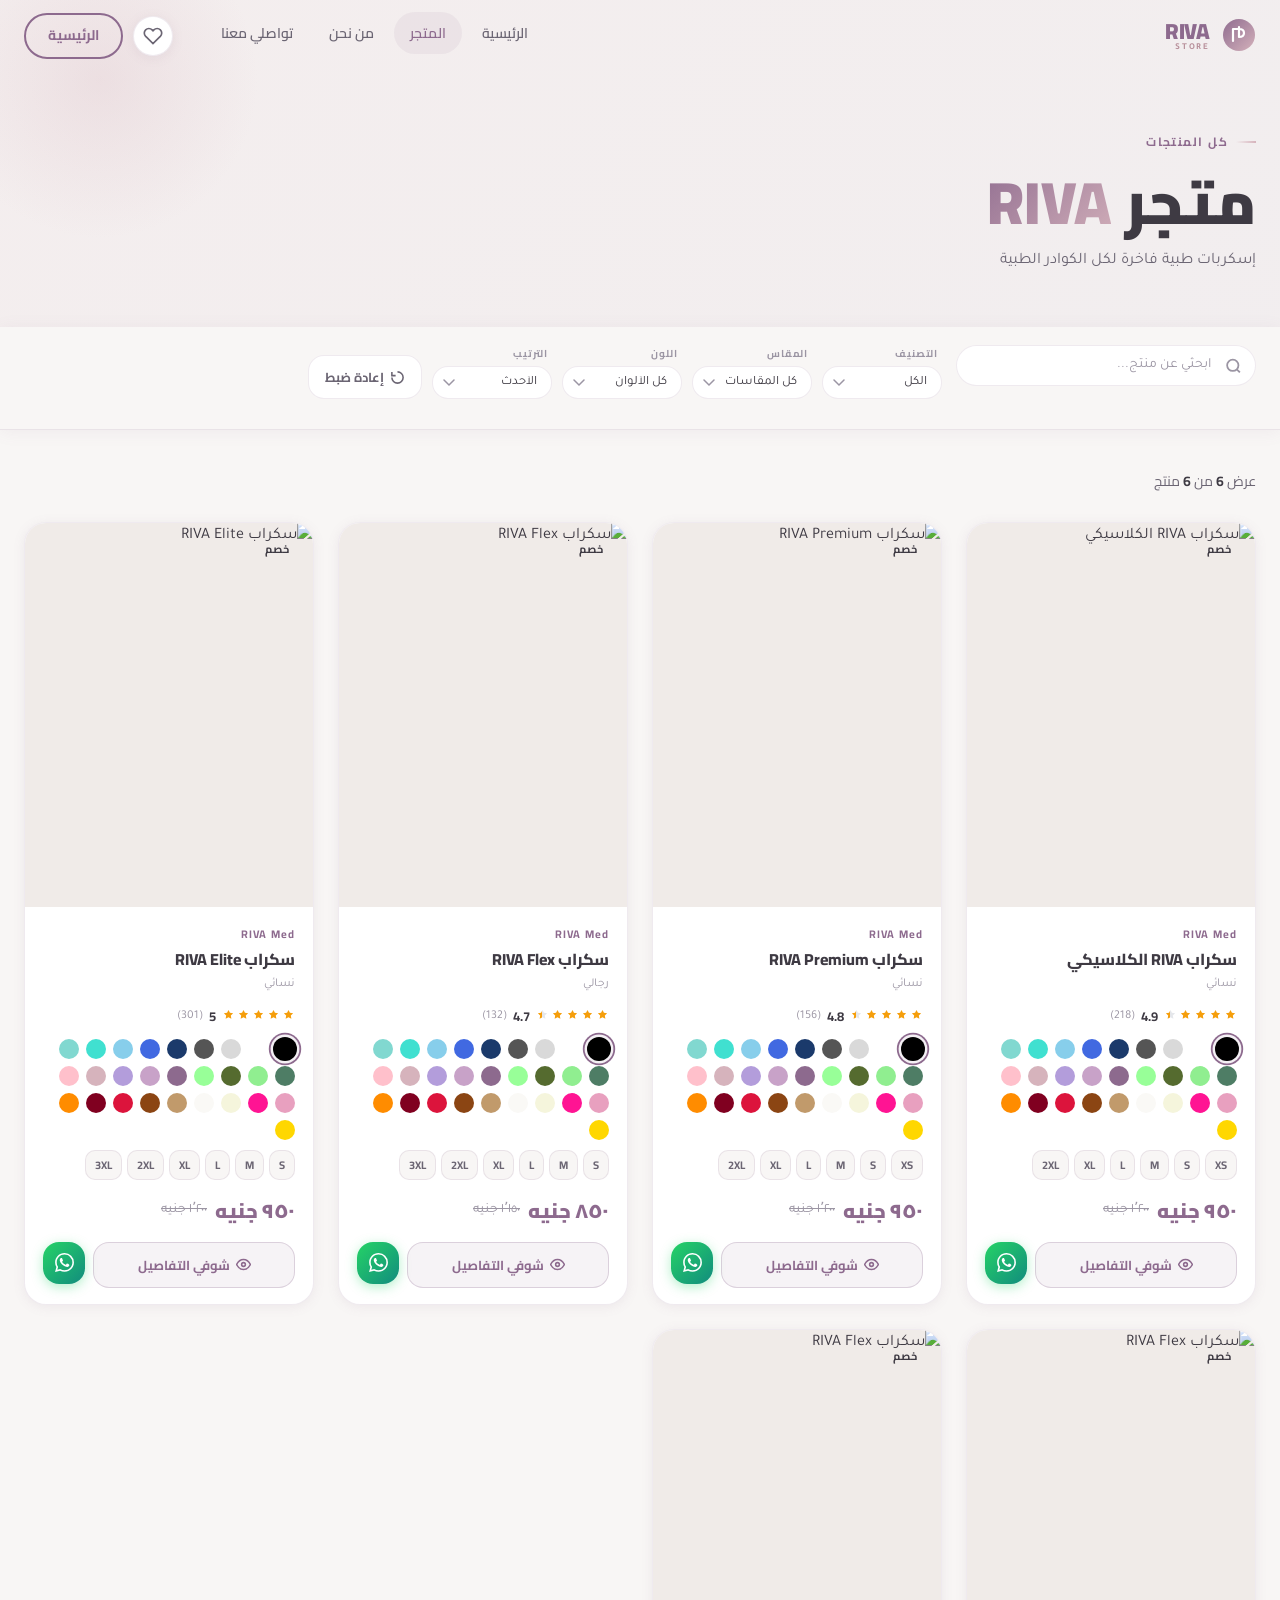
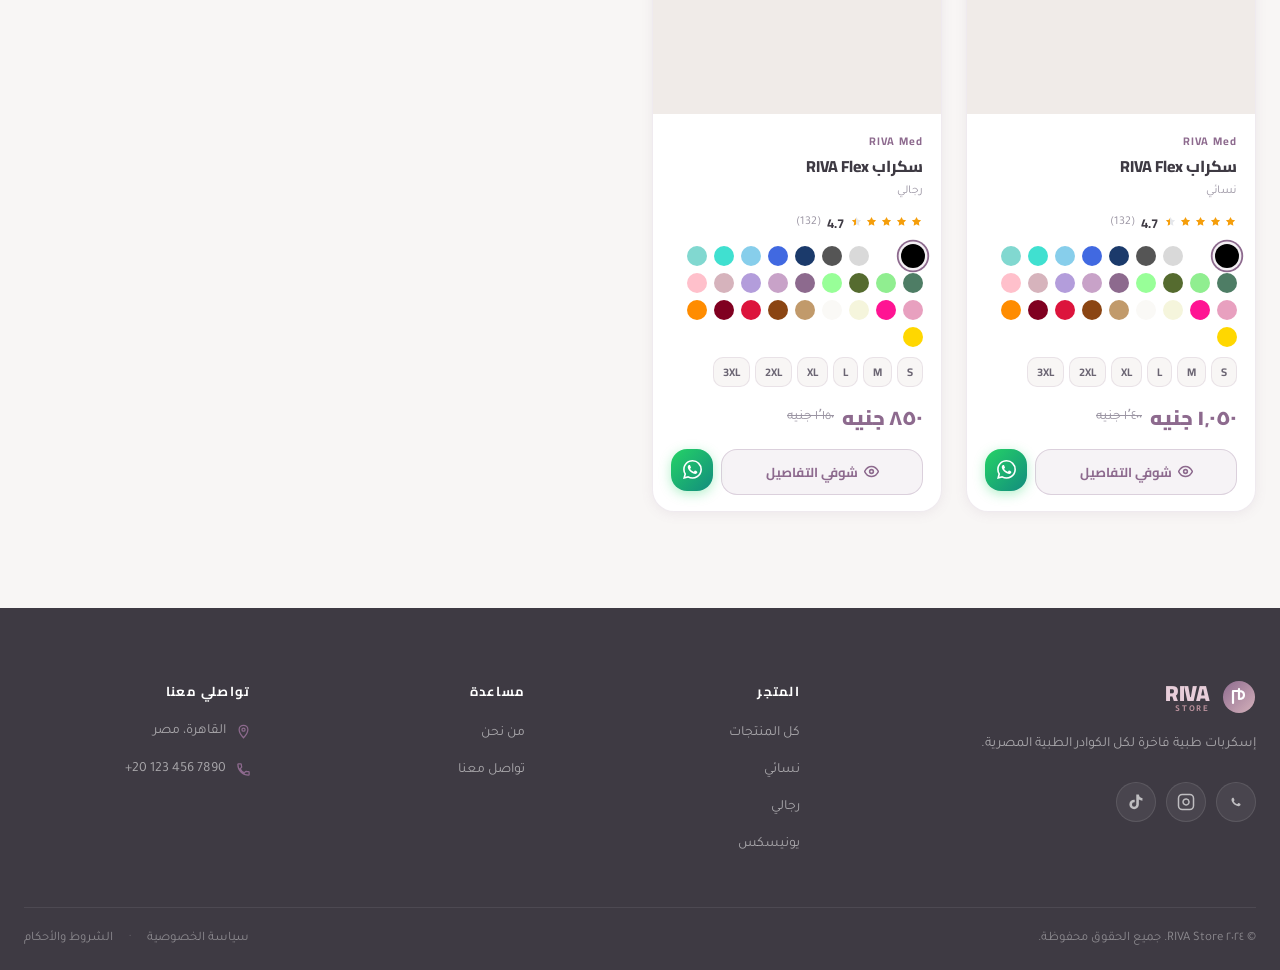
==== shop.html @ eb40205d "Add files via upload" ====
<!DOCTYPE html>
<html lang="ar" dir="rtl">
<head>
  <meta charset="UTF-8" />
  <meta name="viewport" content="width=device-width, initial-scale=1.0" />
  <meta name="description" content="RIVA Store – تسوقي أفضل الإسكربات الطبية بخامات مريحة وأسعار حلوة" />
  <title>المتجر – RIVA Store</title>
  <link rel="preconnect" href="https://fonts.googleapis.com" />
  <link rel="preconnect" href="https://fonts.gstatic.com" crossorigin />
  <link href="https://fonts.googleapis.com/css2?family=Cairo:wght@300;400;600;700;900&family=Tajawal:wght@300;400;500;700&display=swap" rel="stylesheet" />
  <link rel="stylesheet" href="style.css" />
  <link rel="stylesheet" href="shop.css" />
</head>
<body class="shop-body">

  <!-- NAVBAR -->
  <nav class="navbar" id="navbar">
    <div class="nav-container">
      <a href="index.html" class="nav-logo">
        <div class="logo-icon-wrap">
          <svg width="34" height="34" viewBox="0 0 34 34" fill="none">
            <circle cx="17" cy="17" r="16" fill="url(#lg1)" />
            <path d="M17 9v10M17 19c2.8 0 5-1.5 5-4s-2.2-4-5-4H11v12" stroke="white" stroke-width="2.2" stroke-linecap="round" stroke-linejoin="round"/>
            <defs><linearGradient id="lg1" x1="0" y1="0" x2="34" y2="34" gradientUnits="userSpaceOnUse"><stop stop-color="#8D6A8E"/><stop offset="1" stop-color="#D6B3BC"/></linearGradient></defs>
          </svg>
        </div>
        <div class="logo-text-wrap">
          <span class="logo-main">RIVA</span>
          <span class="logo-sub">STORE</span>
        </div>
      </a>
      <ul class="nav-links" id="navLinks">
        <li><a href="index.html" class="nav-link">الرئيسية</a></li>
        <li><a href="shop.html" class="nav-link active">المتجر</a></li>
        <li><a href="index.html#about" class="nav-link">من نحن</a></li>
        <li><a href="index.html#contact" class="nav-link">تواصلي معنا</a></li>
      </ul>
      <div class="nav-actions">
        <button class="nav-fav-btn" id="navFavBtn" aria-label="المفضلة">
          <svg width="20" height="20" viewBox="0 0 24 24" fill="none" stroke="currentColor" stroke-width="2"><path d="M20.84 4.61a5.5 5.5 0 00-7.78 0L12 5.67l-1.06-1.06a5.5 5.5 0 00-7.78 7.78l1.06 1.06L12 21.23l7.78-7.78 1.06-1.06a5.5 5.5 0 000-7.78z"/></svg>
          <span class="fav-badge" id="favBadge">0</span>
        </button>
        <a href="index.html" class="nav-cta nav-cta-outline">الرئيسية</a>
        <button class="hamburger" id="hamburger" aria-label="القائمة">
          <span></span><span></span><span></span>
        </button>
      </div>
    </div>
  </nav>

  <!-- SHOP BANNER -->
  <div class="shop-banner">
    <div class="shop-banner-bg"></div>
    <div class="container">
      <div class="shop-banner-content">
        <div class="section-tag">كل المنتجات</div>
        <h1 class="shop-banner-title">متجر <span class="text-gradient">RIVA</span></h1>
        <p class="shop-banner-sub">إسكربات طبية فاخرة لكل الكوادر الطبية</p>
      </div>
    </div>
  </div>

  <!-- FILTERS -->
  <div class="filters-bar-wrap" id="filtersWrap">
    <div class="container">
      <div class="filters-bar">
        <!-- Search -->
        <div class="filter-search-wrap">
          <svg width="17" height="17" viewBox="0 0 24 24" fill="none" stroke="currentColor" stroke-width="2.5"><circle cx="11" cy="11" r="8"/><path d="M21 21l-4.35-4.35"/></svg>
          <input type="text" id="searchInput" class="filter-search-input" placeholder="ابحثي عن منتج..." />
          <button class="search-x" id="searchClear" aria-label="مسح">
            <svg width="13" height="13" viewBox="0 0 14 14" fill="none"><path d="M1 1l12 12M13 1L1 13" stroke="currentColor" stroke-width="2" stroke-linecap="round"/></svg>
          </button>
        </div>
        <div class="filters-selects">
          <div class="select-group">
            <label class="select-label">التصنيف</label>
            <select id="catFilter" class="filter-select">
              <option value="">الكل</option>
              <option value="women">نسائي</option>
              <option value="men">رجالي</option>
              <option value="unisex">يونيسكس</option>
            </select>
          </div>
          <div class="select-group">
            <label class="select-label">المقاس</label>
            <select id="sizeFilter" class="filter-select">
              <option value="">كل المقاسات</option>
              <option value="XS">XS</option>
              <option value="S">S</option>
              <option value="M">M</option>
              <option value="L">L</option>
              <option value="XL">XL</option>
              <option value="2XL">2XL</option>
              <option value="3XL">3XL</option>
            </select>
          </div>
          <div class="select-group">
            <label class="select-label">اللون</label>
            <select id="colorFilter" class="filter-select">
              <option value="">كل الألوان</option>
              <option value="بنفسجي">بنفسجي</option>
              <option value="وردي">وردي</option>
              <option value="كحلي">كحلي</option>
              <option value="أسود">أسود</option>
              <option value="رمادي">رمادي</option>
              <option value="أبيض">أبيض</option>
              <option value="تيل">تيل</option>
              <option value="نعناعي">نعناعي</option>
              <option value="سيل بلو">سيل بلو</option>
            </select>
          </div>
          <div class="select-group">
            <label class="select-label">الترتيب</label>
            <select id="sortFilter" class="filter-select">
              <option value="newest">الأحدث</option>
              <option value="rating">الأعلى تقييماً</option>
              <option value="price-asc">الأقل سعراً</option>
              <option value="price-desc">الأعلى سعراً</option>
            </select>
          </div>
          <button class="btn-reset" id="resetBtn">
            <svg width="15" height="15" viewBox="0 0 24 24" fill="none" stroke="currentColor" stroke-width="2.5"><path d="M3 12a9 9 0 109-9M3 3v6h6"/></svg>
            إعادة ضبط
          </button>
        </div>
      </div>
      <div class="active-tags" id="activeTags"></div>
    </div>
  </div>

  <!-- MAIN SHOP -->
  <main class="shop-main">
    <div class="container">
      <div class="shop-toolbar">
        <div class="results-label" id="resultsLabel">جاري التحميل...</div>
      </div>
      <div class="products-grid" id="productsGrid"></div>
      <div class="no-results hidden" id="noResults">
        <div class="no-results-icon">🔍</div>
        <h3>مفيش منتجات هنا!</h3>
        <p>جرب تغير الفلتر أو ابحث بكلمة تانية</p>
        <button class="btn-primary btn-ripple" onclick="document.getElementById('resetBtn').click()">إعادة ضبط الفلاتر</button>
      </div>
    </div>
  </main>

  <!-- QUICK VIEW MODAL -->
  <div class="modal-overlay" id="modalOverlay">
    <div class="modal-box" id="modalBox" role="dialog" aria-modal="true" aria-label="عرض سريع للمنتج">
      <button class="modal-close-btn" id="modalClose" aria-label="إغلاق">
        <svg width="18" height="18" viewBox="0 0 18 18" fill="none"><path d="M1 1l16 16M17 1L1 17" stroke="currentColor" stroke-width="2.5" stroke-linecap="round"/></svg>
      </button>
      <div class="modal-inner">
        <!-- Gallery -->
        <div class="modal-gallery">
          <div class="modal-main-wrap">
            <img id="modalImg" src="" alt="منتج" class="modal-main-img" />
            <div class="modal-badge-slot" id="modalBadgeSlot"></div>
            <div class="modal-zoom-tip">🔍 حرّك الفأرة للتكبير</div>
          </div>
          <div class="modal-thumbs" id="modalThumbs"></div>
        </div>
        <!-- Details -->
        <div class="modal-details">
          <div class="modal-brand" id="modalBrand"></div>
          <h2 class="modal-name" id="modalName"></h2>
          <div class="modal-rating-row">
            <div class="modal-stars" id="modalStars"></div>
            <span class="modal-reviews-count" id="modalReviews"></span>
          </div>
          <div class="modal-price-row">
            <span class="modal-price" id="modalPrice"></span>
            <span class="modal-orig" id="modalOrig"></span>
          </div>
          <p class="modal-desc" id="modalDesc"></p>
          <div class="modal-fabric" id="modalFabric"></div>

          <!-- Color -->
          <div class="modal-opt-group" id="modalColorGroup">
            <div class="modal-opt-label">اللون: <span class="opt-selected" id="selectedColorLabel"></span></div>
            <div class="modal-colors" id="modalColors"></div>
          </div>
          <!-- Size -->
          <div class="modal-opt-group" id="modalSizeGroup">
            <div class="modal-opt-label">المقاس: <span class="opt-selected" id="selectedSizeLabel"></span></div>
            <div class="modal-sizes" id="modalSizes"></div>
          </div>
          <!-- Features -->
          <ul class="modal-feats" id="modalFeats"></ul>

          <div class="modal-footer-actions">
            <button class="btn-primary btn-ripple modal-reserve-btn" id="modalReserveBtn">
              <svg width="20" height="20" viewBox="0 0 24 24" fill="currentColor"><path d="M17.472 14.382c-.297-.149-1.758-.867-2.03-.967-.273-.099-.471-.148-.67.15-.197.297-.767.966-.94 1.164-.173.199-.347.223-.644.075-.297-.15-1.255-.463-2.39-1.475-.883-.788-1.48-1.761-1.653-2.059-.173-.297-.018-.458.13-.606.134-.133.298-.347.446-.52.149-.174.198-.298.298-.497.099-.198.05-.371-.025-.52-.075-.149-.669-1.612-.916-2.207-.242-.579-.487-.5-.669-.51-.173-.008-.371-.01-.57-.01-.198 0-.52.074-.792.372-.272.297-1.04 1.016-1.04 2.479 0 1.462 1.065 2.875 1.213 3.074.149.198 2.096 3.2 5.077 4.487.709.306 1.262.489 1.694.625.712.227 1.36.195 1.871.118.571-.085 1.758-.719 2.006-1.413.248-.694.248-1.289.173-1.413-.074-.124-.272-.198-.57-.347m-5.421 7.403h-.004a9.87 9.87 0 01-5.031-1.378l-.361-.214-3.741.982.998-3.648-.235-.374a9.86 9.86 0 01-1.51-5.26c.001-5.45 4.436-9.884 9.888-9.884 2.64 0 5.122 1.03 6.988 2.898a9.825 9.825 0 012.893 6.994c-.003 5.45-4.437 9.884-9.885 9.884m8.413-18.297A11.815 11.815 0 0012.05 0C5.495 0 .16 5.335.157 11.892c0 2.096.547 4.142 1.588 5.945L.057 24l6.305-1.654a11.882 11.882 0 005.683 1.448h.005c6.554 0 11.89-5.335 11.893-11.893a11.821 11.821 0 00-3.48-8.413z"/></svg>
              احجز دلوقتي عبر واتساب
            </button>
            <button class="btn-fav modal-fav" id="modalFavBtn" aria-label="المفضلة">
              <svg width="22" height="22" viewBox="0 0 24 24" fill="none" stroke="currentColor" stroke-width="2"><path d="M20.84 4.61a5.5 5.5 0 00-7.78 0L12 5.67l-1.06-1.06a5.5 5.5 0 00-7.78 7.78l1.06 1.06L12 21.23l7.78-7.78 1.06-1.06a5.5 5.5 0 000-7.78z"/></svg>
            </button>
          </div>
          <p class="modal-note">* اختار المقاس واللون قبل الحجز</p>
        </div>
      </div>
    </div>
  </div>

  <!-- TOAST -->
  <div class="toast" id="toast"></div>

  <!-- FOOTER -->
  <footer class="footer">
    <div class="container">
      <div class="footer-grid">
        <div class="footer-brand">
          <a href="index.html" class="nav-logo footer-logo">
            <div class="logo-icon-wrap">
              <svg width="34" height="34" viewBox="0 0 34 34" fill="none">
                <circle cx="17" cy="17" r="16" fill="url(#lg3)"/>
                <path d="M17 9v10M17 19c2.8 0 5-1.5 5-4s-2.2-4-5-4H11v12" stroke="white" stroke-width="2.2" stroke-linecap="round" stroke-linejoin="round"/>
                <defs><linearGradient id="lg3" x1="0" y1="0" x2="34" y2="34" gradientUnits="userSpaceOnUse"><stop stop-color="#8D6A8E"/><stop offset="1" stop-color="#D6B3BC"/></linearGradient></defs>
              </svg>
            </div>
            <div class="logo-text-wrap"><span class="logo-main">RIVA</span><span class="logo-sub">STORE</span></div>
          </a>
          <p class="footer-tagline">إسكربات طبية فاخرة لكل الكوادر الطبية المصرية.</p>
         <div class="footer-socials">
  <!-- WhatsApp -->
  <a href="https://wa.me/201507480809" target="_blank" class="social-link whatsapp" aria-label="واتساب">
    <svg width="18" height="18" viewBox="0 0 24 24" fill="currentColor">
      <path d="M17.472 14.382c-.297-.149-1.758-.867-2.03-.967-.273-.099-.471-.148-.67.15-.197.297-.767.966-.94 1.164-.173.199-.347.223-.644.075-.297-.15-1.255-.463-2.39-1.475-.883-.788-1.48-1.761-1.653-2.059-.173-.297-.018-.458.13-.606.134-.133.298-.347.446-.52.149-.174.198-.298.298-.497.099-.198.05-.371-.025-.52-.075-.149-.669-1.612-.916-2.207-.242-.579-.487-.5-.669-.51-.173-.008-.371-.01-.57-.01-.198 0-.52.074-.792.372-.272.297-1.04 1.016-1.04 2.479 0 1.462 1.065 2.875 1.213 3.074.149.198 2.096 3.2 5.077 4.487.709.306 1.262.489 1.694.625.712.227 1.36.195 1.871.118.571-.085 1.758-.719 2.006-1.413.248-.694.248-1.289.173-1.413-.074-.124-.272-.198-.57-.347"/>
    </svg>
  </a>

  <!-- Facebook -->
  

  <!-- Instagram -->
  <a href="https://www.instagram.com/riva_medstore?igsh=MTFyOXdhYnFnYTZseA==" target="_blank" class="social-link instagram" aria-label="إنستجرام">
    <svg width="18" height="18" viewBox="0 0 24 24" fill="none" stroke="currentColor" stroke-width="2">
      <rect x="2" y="2" width="20" height="20" rx="5"/>
      <path d="M16 11.37A4 4 0 1112.63 8 4 4 0 0116 11.37zm1.5-4.87h.01"/>
    </svg>
  </a>

  <!-- TikTok -->
  <a href="https://www.tiktok.com/@riva.store52?_r=1&_t=ZS-97xpvNw6d8r" target="_blank" class="social-link tiktok" aria-label="تيك توك">
    <svg width="18" height="18" viewBox="0 0 24 24" fill="currentColor">
      <path d="M19.59 6.69a4.83 4.83 0 01-3.77-4.25V2h-3.45v13.67a2.89 2.89 0 01-2.88 2.5 2.89 2.89 0 01-2.89-2.89 2.89 2.89 0 012.89-2.89c.28 0 .54.04.79.1V9.01a6.32 6.32 0 00-.79-.05 6.34 6.34 0 00-6.34 6.34 6.34 6.34 0 006.34 6.34 6.34 6.34 0 006.33-6.34V8.69a8.18 8.18 0 004.78 1.52V6.76a4.85 4.85 0 01-1.01-.07z"/>
    </svg>
  </a>
</div>
        </div>
        <div class="footer-col">
          <h4 class="footer-heading">المتجر</h4>
          <ul class="footer-links">
            <li><a href="shop.html">كل المنتجات</a></li>
            <li><a href="shop.html?category=women">نسائي</a></li>
            <li><a href="shop.html?category=men">رجالي</a></li>
            <li><a href="shop.html?category=unisex">يونيسكس</a></li>
          </ul>
        </div>
        <div class="footer-col">
          <h4 class="footer-heading">مساعدة</h4>
          <ul class="footer-links">
            <li><a href="index.html#about">من نحن</a></li>
            <li><a href="index.html#contact">تواصل معنا</a></li>
           
          </ul>
        </div>
        <div class="footer-col">
          <h4 class="footer-heading">تواصلي معنا</h4>
          <ul class="footer-contact-list">
            <li><svg width="15" height="15" viewBox="0 0 24 24" fill="none" stroke="#8D6A8E" stroke-width="2"><path d="M12 2C8.13 2 5 5.13 5 9c0 5.25 7 13 7 13s7-7.75 7-13c0-3.87-3.13-7-7-7zm0 9.5c-1.38 0-2.5-1.12-2.5-2.5s1.12-2.5 2.5-2.5 2.5 1.12 2.5 2.5-1.12 2.5-2.5 2.5z"/></svg><span>القاهرة، مصر</span></li>
            <li><svg width="15" height="15" viewBox="0 0 24 24" fill="none" stroke="#8D6A8E" stroke-width="2"><path d="M6.62 10.79c1.44 2.83 3.76 5.14 6.59 6.59l2.2-2.2c.27-.27.67-.36 1.02-.24 1.12.37 2.33.57 3.57.57.55 0 1 .45 1 1V20c0 .55-.45 1-1 1-9.39 0-17-7.61-17-17 0-.55.45-1 1-1h3.5c.55 0 1 .45 1 1 0 1.25.2 2.45.57 3.57.11.35.03.74-.25 1.02l-2.2 2.2z"/></svg><span>‎+20 123 456 7890</span></li>
          </ul>
        </div>
      </div>
      <div class="footer-bottom">
        <p>© ٢٠٢٤ RIVA Store. جميع الحقوق محفوظة.</p>
        <div class="footer-bottom-links"><a href="#">سياسة الخصوصية</a><span>·</span><a href="#">الشروط والأحكام</a></div>
      </div>
    </div>
  </footer>

  <script type="module" src="shop.js"></script>
</body>
</html>
---- style.css ----
/* ============================================================
   RIVA STORE — style.css  (Global + Home)
   ============================================================ */

/* ── Variables ── */
:root {
  --primary:      #8D6A8E;
  --primary-l:    #A987AA;
  --primary-d:    #6B4D6C;
  --secondary:    #D6B3BC;
  --secondary-l:  #E8CEDA;
  --secondary-d:  #B8909B;
  --accent:       #C4687A;
  --dark:         #3E3A43;
  --dark-mid:     #6B6573;
  --dark-light:   #9B95A3;
  --bg:           #F8F6F5;
  --bg-2:         #F0EBE8;
  --white:        #FFFFFF;
  --border:       rgba(141,106,142,0.14);
  --border-s:     rgba(141,106,142,0.25);
  --shadow-sm:    0 2px 12px rgba(141,106,142,0.1);
  --shadow-md:    0 6px 28px rgba(141,106,142,0.16);
  --shadow-lg:    0 12px 48px rgba(141,106,142,0.22);
  --glass-bg:     rgba(255,255,255,0.88);
  --glass-border: rgba(255,255,255,0.95);
  --font-h:       'Cairo', sans-serif;
  --font-b:       'Tajawal', sans-serif;
  --ease:         cubic-bezier(0.4,0,0.2,1);
  --ease-spring:  cubic-bezier(0.34,1.56,0.64,1);
  --r-sm: 10px; --r-md: 16px; --r-lg: 22px; --r-xl: 32px; --r-full: 100px;
  --nav-h: 72px;
}

/* ── Reset ── */
*,*::before,*::after { box-sizing:border-box; margin:0; padding:0; }
html { scroll-behavior:smooth; }
body {
  font-family: var(--font-b);
  background: var(--bg);
  color: var(--dark);
  line-height: 1.7;
  overflow-x: hidden;
  direction: rtl;
}
img { display:block; max-width:100%; }
a  { text-decoration:none; color:inherit; }
ul { list-style:none; }
button { cursor:pointer; font-family:inherit; border:none; background:none; }
input, select, textarea { font-family:inherit; }
.hidden { display:none !important; }

/* ── Scrollbar ── */
::-webkit-scrollbar { width:6px; }
::-webkit-scrollbar-track { background:var(--bg-2); }
::-webkit-scrollbar-thumb { background:var(--secondary); border-radius:4px; }

/* ── Container ── */
.container { max-width:1280px; margin:0 auto; padding:0 24px; position:relative; z-index:1; }
.section { padding:96px 0; }

/* ── Typography helpers ── */
.section-tag {
  display:inline-flex; align-items:center; gap:8px;
  font-family:var(--font-h); font-size:12px; font-weight:700;
  letter-spacing:.12em; text-transform:uppercase; color:var(--primary);
  margin-bottom:14px;
}
.section-tag::before {
  content:''; width:20px; height:2px;
  background:linear-gradient(to left, var(--secondary), transparent);
  display:block;
}
.section-title {
  font-family:var(--font-h); font-size:clamp(28px,3.5vw,48px);
  font-weight:900; line-height:1.25; color:var(--dark); margin-bottom:16px;
}
.section-sub { font-size:16px; color:var(--dark-mid); line-height:1.9; }
.section-header { text-align:center; margin-bottom:60px; }
.section-header .section-sub { max-width:540px; margin:0 auto; }
.text-gradient {
  background:linear-gradient(135deg, var(--primary), var(--secondary));
  -webkit-background-clip:text; -webkit-text-fill-color:transparent;
  background-clip:text;
}

/* ── Buttons ── */
.btn-primary {
  display:inline-flex; align-items:center; gap:10px;
  background:linear-gradient(135deg, var(--primary), var(--primary-d));
  color:#fff; font-family:var(--font-h); font-size:15px; font-weight:700;
  padding:14px 32px; border-radius:var(--r-full);
  box-shadow:0 4px 20px rgba(141,106,142,0.4);
  transition:all .3s var(--ease);
  position:relative; overflow:hidden;
}
.btn-primary:hover { transform:translateY(-3px); box-shadow:0 8px 32px rgba(141,106,142,0.55); }
.btn-primary:active { transform:translateY(-1px); }

.btn-whatsapp {
  display:inline-flex; align-items:center; gap:10px;
  background:linear-gradient(135deg,#25D366,#128C7E);
  color:#fff; font-family:var(--font-h); font-size:15px; font-weight:700;
  padding:14px 28px; border-radius:var(--r-full);
  box-shadow:0 4px 16px rgba(37,211,102,0.35);
  transition:all .3s var(--ease);
  position:relative; overflow:hidden;
}
.btn-whatsapp:hover { transform:translateY(-3px); box-shadow:0 8px 28px rgba(37,211,102,0.5); }

.btn-outline {
  display:inline-flex; align-items:center; gap:8px;
  color:var(--primary); font-family:var(--font-h); font-size:15px; font-weight:700;
  padding:13px 28px; border-radius:var(--r-full);
  border:2px solid var(--primary);
  background:transparent;
  transition:all .3s var(--ease);
}
.btn-outline:hover { background:var(--primary); color:#fff; transform:translateY(-2px); }

/* Ripple */
.btn-ripple { position:relative; overflow:hidden; }
.ripple-wave {
  position:absolute; border-radius:50%;
  background:rgba(255,255,255,0.35);
  transform:scale(0); animation:rippleAnim .6s ease-out;
  pointer-events:none;
}
@keyframes rippleAnim {
  to { transform:scale(4); opacity:0; }
}

/* ── Reveal animations ── */
.reveal-up, .reveal-right {
  opacity:0; transform:translateY(36px);
  transition:opacity .7s var(--ease), transform .7s var(--ease);
  transition-delay:var(--delay, 0s);
}
.reveal-right { transform:translateX(-40px); }
.reveal-up.visible, .reveal-right.visible { opacity:1; transform:none; }

/* ── Hero entry animations ── */
.animate-fade  { opacity:0; animation:fadeIn .8s var(--ease) .4s forwards; }
.animate-up    { opacity:0; animation:slideUp .9s var(--ease) forwards; }
.animate-up:nth-child(3) { animation-delay:.6s; }
.animate-up:nth-child(4) { animation-delay:.8s; }
.animate-up:nth-child(5) { animation-delay:1s; }
.animate-up:nth-child(6) { animation-delay:1.2s; }
@keyframes fadeIn  { to { opacity:1; } }
@keyframes slideUp { to { opacity:1; transform:none; } }

/* ─────────────────────── NAVBAR ─────────────────────── */
.navbar {
  position:fixed; top:0; inset-inline:0; z-index:1000; height:var(--nav-h);
  background:transparent;
  transition:background .4s var(--ease), box-shadow .4s, backdrop-filter .4s;
}
.navbar.scrolled {
  background:rgba(248,246,245,0.92);
  backdrop-filter:blur(20px) saturate(180%);
  box-shadow:0 1px 0 var(--border), var(--shadow-sm);
}
.nav-container {
  max-width:1280px; margin:0 auto; padding:0 24px;
  display:flex; align-items:center; height:100%; gap:32px;
}
.nav-logo {
  display:flex; align-items:center; gap:10px; flex-shrink:0;
}
.logo-icon-wrap {
  width:36px; height:36px; flex-shrink:0;
}
.logo-text-wrap {
  display:flex; flex-direction:column; line-height:1.1;
}
.logo-main {
  font-family:var(--font-h); font-size:22px; font-weight:900;
  color:var(--primary); letter-spacing:-.01em;
}
.logo-sub {
  font-family:var(--font-b); font-size:9px; font-weight:700;
  color:var(--secondary-d); letter-spacing:.2em; text-transform:uppercase;
}
.nav-links {
  display:flex; align-items:center; gap:4px; margin-inline-start:auto;
}
.nav-link {
  font-family:var(--font-h); font-size:14px; font-weight:600; color:var(--dark-mid);
  padding:8px 16px; border-radius:var(--r-full);
  transition:color .25s, background .25s;
}
.nav-link:hover, .nav-link.active {
  color:var(--primary); background:rgba(141,106,142,0.08);
}
.nav-actions { display:flex; align-items:center; gap:10px; flex-shrink:0; }
.nav-cta {
  font-family:var(--font-h); font-size:14px; font-weight:700;
  background:linear-gradient(135deg,var(--primary),var(--primary-d));
  color:#fff; padding:9px 22px; border-radius:var(--r-full);
  box-shadow:0 3px 14px rgba(141,106,142,0.4);
  transition:all .3s var(--ease);
}
.nav-cta:hover { transform:translateY(-1px); box-shadow:0 6px 22px rgba(141,106,142,0.55); }
.nav-cta-outline {
  background:transparent; color:var(--primary);
  border:2px solid var(--primary); box-shadow:none;
}
.nav-cta-outline:hover { background:var(--primary); color:#fff; }
.hamburger {
  display:none; flex-direction:column; gap:5px;
  width:38px; height:38px; align-items:center; justify-content:center;
  background:var(--white); border:1px solid var(--border);
  border-radius:var(--r-sm); box-shadow:var(--shadow-sm);
}
.hamburger span {
  display:block; width:18px; height:2px;
  background:var(--dark); border-radius:2px;
  transition:all .3s var(--ease);
}
.hamburger.active span:nth-child(1) { transform:translateY(7px) rotate(45deg); }
.hamburger.active span:nth-child(2) { opacity:0; }
.hamburger.active span:nth-child(3) { transform:translateY(-7px) rotate(-45deg); }

/* ─────────────────────── HERO ─────────────────────── */
.hero {
  position:relative; min-height:100vh;
  display:flex; align-items:center;
  overflow:hidden;
}
.hero-bg {
  position:absolute; inset:0; z-index:0;
}
.hero-img {
  width:100%; height:100%; object-fit:cover;
  object-position:center center;
  transform:scale(1.04); transition:transform 7s linear;
}
.hero.loaded .hero-img { transform:scale(1); }
.hero-overlay {
  position:absolute; inset:0;
  background:linear-gradient(
    to left,
    rgba(248,246,245,0.98) 0%,
    rgba(248,246,245,0.95) 32%,
    rgba(248,246,245,0.72) 58%,
    rgba(248,246,245,0.18) 80%,
    rgba(248,246,245,0) 100%
  );
}
.hero-content {
  position:relative; z-index:1;
  width:100%; padding-top:var(--nav-h);
}
.hero-text { max-width:580px; }
.hero-badge {
  display:inline-flex; align-items:center; gap:6px;
  background:rgba(141,106,142,0.1); border:1px solid rgba(141,106,142,0.25);
  color:var(--primary); font-family:var(--font-h); font-size:13px; font-weight:700;
  padding:7px 18px; border-radius:var(--r-full); margin-bottom:24px;
}
.hero-title {
  font-family:var(--font-h); font-size:clamp(34px,5vw,64px);
  font-weight:900; line-height:1.3; color:var(--dark);
  margin-bottom:22px;
  opacity:0; transform:translateY(28px);
  animation:slideUp .9s var(--ease) .5s forwards;
}
.hero-title-accent {
  background:linear-gradient(135deg,var(--primary),var(--secondary));
  -webkit-background-clip:text; -webkit-text-fill-color:transparent;
  background-clip:text;
}
.hero-desc {
  font-size:17px; color:var(--dark-mid); line-height:2; margin-bottom:36px;
  opacity:0; transform:translateY(20px);
  animation:slideUp .9s var(--ease) .7s forwards;
}
.hero-actions {
  display:flex; align-items:center; gap:14px; flex-wrap:wrap; margin-bottom:40px;
  opacity:0; transform:translateY(20px);
  animation:slideUp .9s var(--ease) .9s forwards;
}
.hero-trust {
  display:flex; align-items:center; gap:8px; flex-wrap:wrap;
  opacity:0; transform:translateY(14px);
  animation:slideUp .9s var(--ease) 1.1s forwards;
}
.trust-item {
  display:flex; align-items:center; gap:6px;
  font-family:var(--font-h); font-size:13px; font-weight:600; color:var(--dark-mid);
}
.trust-item svg { color:var(--primary); }
.trust-divider { width:4px; height:4px; border-radius:50%; background:var(--secondary); }
.hero-scroll-hint {
  position:absolute; bottom:32px; left:50%; transform:translateX(-50%);
  display:flex; flex-direction:column; align-items:center; z-index:2;
  animation:scrollBounce 2.5s ease-in-out infinite;
}
.scroll-dot {
  width:10px; height:10px; border-radius:50%;
  background:linear-gradient(135deg,var(--primary),var(--secondary));
  box-shadow:0 0 12px rgba(141,106,142,0.5);
}
@keyframes scrollBounce {
  0%,100%{ transform:translateX(-50%) translateY(0); }
  50%    { transform:translateX(-50%) translateY(10px); }
}

/* ─────────────────────── ABOUT ─────────────────────── */
.about-section { background:var(--white); }
.about-grid {
  display:grid; grid-template-columns:1fr 1fr; gap:80px; align-items:center;
}
.about-visual { position:relative; }
.about-img-main {
  border-radius:var(--r-lg); overflow:hidden;
  box-shadow:var(--shadow-lg);
  border:3px solid var(--secondary-l);
  aspect-ratio:4/5;
}
.about-img-main img { width:100%; height:100%; object-fit:cover; }
.about-card-float {
  position:absolute; bottom:-24px; left:-24px;
  background:var(--white); border-radius:var(--r-md);
  border:1px solid var(--border); box-shadow:var(--shadow-md);
  padding:18px 24px; display:flex; align-items:center; gap:14px;
  backdrop-filter:blur(12px);
}
.float-icon { font-size:28px; }
.float-num {
  font-family:var(--font-h); font-size:28px; font-weight:900;
  color:var(--primary); line-height:1;
}
.float-label { font-size:12px; color:var(--dark-mid); margin-top:2px; }
.about-blob {
  position:absolute; top:-30px; right:-30px;
  width:120px; height:120px; border-radius:50%;
  background:linear-gradient(135deg,var(--secondary-l),var(--primary-l));
  opacity:.15; z-index:-1;
}
.about-text { font-size:16px; color:var(--dark-mid); line-height:1.95; margin-bottom:18px; }
.lead-text { font-size:18px; font-weight:500; color:var(--dark); }
.about-values { margin:28px 0; display:flex; flex-direction:column; gap:12px; }
.value-item {
  display:flex; align-items:center; gap:12px;
  font-family:var(--font-h); font-size:15px; font-weight:600; color:var(--dark);
}
.value-icon {
  width:32px; height:32px; border-radius:50%;
  background:linear-gradient(135deg,var(--secondary-l),var(--primary-l));
  display:flex; align-items:center; justify-content:center;
  flex-shrink:0;
}
.value-icon svg { color:var(--primary); }

/* ─────────────────────── WHY US ─────────────────────── */
.why-section { background:var(--bg); }
.why-grid {
  display:grid; grid-template-columns:repeat(4,1fr); gap:22px;
}
.why-card {
  background:var(--white);
  border:1px solid var(--border);
  border-radius:var(--r-lg);
  padding:36px 26px;
  box-shadow:var(--shadow-sm);
  text-align:center;
  transition:transform .4s var(--ease), box-shadow .4s, border-color .4s;
  position:relative; overflow:hidden;
}
.why-card::before {
  content:''; position:absolute; inset:0;
  background:linear-gradient(135deg,rgba(214,179,188,0.06),rgba(141,106,142,0.04));
  opacity:0; transition:opacity .4s;
}
.why-card:hover {
  transform:translateY(-8px);
  box-shadow:var(--shadow-lg);
  border-color:var(--secondary);
}
.why-card:hover::before { opacity:1; }
.why-icon-wrap {
  width:64px; height:64px; border-radius:var(--r-md);
  background:linear-gradient(135deg,var(--secondary-l),var(--primary-l));
  display:flex; align-items:center; justify-content:center;
  margin:0 auto 20px;
  transition:transform .4s var(--ease-spring);
}
.why-card:hover .why-icon-wrap { transform:scale(1.1) rotate(-5deg); }
.why-icon-wrap svg { color:var(--primary); }
.why-title {
  font-family:var(--font-h); font-size:18px; font-weight:800;
  color:var(--dark); margin-bottom:10px;
}
.why-desc { font-size:14px; color:var(--dark-mid); line-height:1.85; }

/* ─────────────────────── CATEGORIES ─────────────────────── */
.categories-section { background:var(--white); }
.categories-grid {
  display:grid; grid-template-columns:repeat(3,1fr); gap:24px;
}
.category-card {
  position:relative; border-radius:var(--r-lg); overflow:hidden;
  aspect-ratio:3/4; display:block;
  box-shadow:var(--shadow-md);
  border:2px solid transparent;
  transition:transform .5s var(--ease), box-shadow .5s, border-color .3s;
  cursor:pointer;
}
.category-card:hover {
  transform:translateY(-10px) scale(1.01);
  box-shadow:var(--shadow-lg);
  border-color:var(--secondary);
}
.cat-img-wrap { position:absolute; inset:0; }
.cat-img-wrap img {
  width:100%; height:100%; object-fit:cover;
  transform:scale(1.04); transition:transform .7s var(--ease);
}
.category-card:hover .cat-img-wrap img { transform:scale(1.12); }
.cat-overlay {
  position:absolute; inset:0;
  background:linear-gradient(to top,
    rgba(62,58,67,0.88) 0%,
    rgba(62,58,67,0.4) 50%,
    rgba(62,58,67,0.05) 100%
  );
}
.cat-body {
  position:absolute; bottom:0; inset-inline:0;
  padding:28px 24px; z-index:1;
  transform:translateY(8px); transition:transform .4s var(--ease);
}
.category-card:hover .cat-body { transform:none; }
.cat-tag-label {
  font-family:var(--font-h); font-size:11px; font-weight:700;
  letter-spacing:.1em; text-transform:uppercase;
  color:var(--secondary-l); margin-bottom:6px;
}
.cat-title {
  font-family:var(--font-h); font-size:28px; font-weight:900;
  color:#fff; margin-bottom:4px;
}
.cat-count { font-size:13px; color:rgba(255,255,255,0.7); margin-bottom:14px; }
.cat-cta {
  display:inline-flex; align-items:center; gap:6px;
  font-family:var(--font-h); font-size:13px; font-weight:700;
  color:var(--primary-d); background:rgba(255,255,255,0.92);
  padding:7px 16px; border-radius:var(--r-full);
  transition:all .3s var(--ease);
}
.category-card:hover .cat-cta {
  background:#fff; transform:translateX(-4px);
}

/* ─────────────────────── TESTIMONIALS ─────────────────────── */
.testimonials-section { background:var(--bg); overflow:hidden; }
.testi-slider-wrap { position:relative; }
.testi-track {
  display:flex; gap:24px;
  transition:transform .6s var(--ease);
  will-change:transform;
}
.testi-card {
  min-width:calc(33.333% - 16px); flex-shrink:0;
  background:var(--white);
  border:1px solid var(--border);
  border-radius:var(--r-lg);
  padding:36px 30px;
  box-shadow:var(--shadow-sm);
  transition:box-shadow .3s, border-color .3s;
  position:relative; overflow:hidden;
}
.testi-card:hover {
  box-shadow:var(--shadow-md); border-color:var(--secondary);
}
.testi-quote {
  font-size:56px; line-height:1; color:var(--secondary-l);
  font-family:Georgia, serif; position:absolute; top:16px; left:20px;
}
.testi-stars { color:#F59E0B; font-size:17px; letter-spacing:2px; margin-bottom:18px; }
.testi-text {
  font-size:15px; color:var(--dark-mid); line-height:1.9;
  margin-bottom:24px; font-style:italic;
}
.testi-author { display:flex; align-items:center; gap:12px; }
.testi-avatar {
  width:48px; height:48px; border-radius:50%;
  display:flex; align-items:center; justify-content:center;
  font-family:var(--font-h); font-size:20px; font-weight:700; color:#fff;
  flex-shrink:0;
}
.testi-name  { font-family:var(--font-h); font-size:15px; font-weight:700; color:var(--dark); }
.testi-role  { font-size:12px; color:var(--dark-light); margin-top:2px; }
.testi-controls {
  display:flex; align-items:center; justify-content:center; gap:16px;
  margin-top:36px;
}
.testi-arrow {
  width:44px; height:44px; border-radius:50%;
  background:var(--white); border:1px solid var(--border);
  color:var(--dark-mid); display:flex; align-items:center; justify-content:center;
  box-shadow:var(--shadow-sm);
  transition:all .3s var(--ease);
}
.testi-arrow:hover {
  background:var(--primary); border-color:var(--primary); color:#fff;
  transform:scale(1.1); box-shadow:0 4px 14px rgba(141,106,142,0.4);
}
.testi-dots { display:flex; gap:7px; align-items:center; }
.testi-dot {
  width:8px; height:8px; border-radius:50%;
  background:var(--secondary-l); cursor:pointer;
  transition:all .3s var(--ease);
}
.testi-dot.active {
  background:var(--primary); transform:scale(1.4);
  box-shadow:0 0 8px rgba(141,106,142,0.4);
}

/* ─────────────────────── CTA ─────────────────────── */
.cta-section { background:var(--white); }
.cta-card {
  position:relative; overflow:hidden;
  background:linear-gradient(135deg,rgba(214,179,188,0.15),rgba(141,106,142,0.08));
  border:1px solid var(--border-s);
  border-radius:var(--r-xl);
  padding:72px;
  text-align:center;
}
.cta-blob {
  position:absolute; border-radius:50%; pointer-events:none;
}
.cta-blob-1 {
  width:360px; height:360px;
  background:radial-gradient(circle,rgba(214,179,188,0.3),transparent 70%);
  top:-100px; right:-80px;
}
.cta-blob-2 {
  width:280px; height:280px;
  background:radial-gradient(circle,rgba(141,106,142,0.2),transparent 70%);
  bottom:-80px; left:-60px;
}
.cta-inner { position:relative; z-index:1; }
.cta-title {
  font-family:var(--font-h); font-size:clamp(26px,3.5vw,44px);
  font-weight:900; color:var(--dark); margin-bottom:16px;
}
.cta-sub { font-size:17px; color:var(--dark-mid); margin-bottom:36px; line-height:1.9; }
.cta-btns { display:flex; align-items:center; justify-content:center; gap:14px; flex-wrap:wrap; }
.btn-whatsapp-big {
  display:inline-flex; align-items:center; gap:10px;
  background:linear-gradient(135deg,#25D366,#128C7E);
  color:#fff; font-family:var(--font-h); font-size:16px; font-weight:700;
  padding:16px 36px; border-radius:var(--r-full);
  box-shadow:0 6px 24px rgba(37,211,102,0.4);
  transition:all .3s var(--ease);
  position:relative; overflow:hidden;
}
.btn-whatsapp-big:hover { transform:translateY(-3px); box-shadow:0 10px 36px rgba(37,211,102,0.55); }

/* ─────────────────────── FOOTER ─────────────────────── */
.footer {
  background:var(--dark);
  padding:72px 0 0; position:relative; z-index:1;
}
.footer-grid {
  display:grid; grid-template-columns:1.8fr 1fr 1fr 1fr; gap:48px;
  padding-bottom:48px; border-bottom:1px solid rgba(255,255,255,0.08);
}
.footer-logo { margin-bottom:16px; }
.footer-logo .logo-main { color:var(--secondary-l); }
.footer-logo .logo-sub  { color:var(--secondary-d); }
.footer-tagline { font-size:14px; color:rgba(255,255,255,0.55); line-height:1.85; margin-bottom:24px; }
.footer-socials { display:flex; gap:10px; }
.social-link {
  width:40px; height:40px; border-radius:50%;
  display:flex; align-items:center; justify-content:center;
  background:rgba(255,255,255,0.06); border:1px solid rgba(255,255,255,0.1);
  transition:all .3s var(--ease);
}
.social-link:hover { transform:translateY(-3px); }
.social-link.whatsapp:hover  { background:#25D366; border-color:#25D366; color:#fff; }
.social-link.facebook:hover  { background:#1877F2; border-color:#1877F2; color:#fff; }
.social-link.instagram:hover { background:linear-gradient(135deg,#f09433,#e6683c,#dc2743,#cc2366,#bc1888); border-color:transparent; color:#fff; }
.social-link.tiktok:hover    { background:#000; border-color:#fff; color:#fff; }
.social-link svg { color:rgba(255,255,255,0.65); transition:color .3s; }
.social-link:hover svg { color:#fff; }
.footer-heading {
  font-family:var(--font-h); font-size:13px; font-weight:700;
  letter-spacing:.1em; text-transform:uppercase; color:#fff; margin-bottom:18px;
}
.footer-links { display:flex; flex-direction:column; gap:10px; }
.footer-links a {
  font-size:14px; color:rgba(255,255,255,0.55);
  transition:color .25s, transform .25s; display:inline-block;
}
.footer-links a:hover { color:var(--secondary-l); transform:translateX(-4px); }
.footer-contact-list { display:flex; flex-direction:column; gap:14px; }
.footer-contact-list li {
  display:flex; align-items:center; gap:10px;
  font-size:14px; color:rgba(255,255,255,0.55);
}
.footer-bottom {
  display:flex; align-items:center; justify-content:space-between;
  padding:20px 0; font-size:13px; color:rgba(255,255,255,0.4);
}
.footer-bottom-links { display:flex; gap:16px; align-items:center; }
.footer-bottom-links a { color:rgba(255,255,255,0.4); transition:color .25s; }
.footer-bottom-links a:hover { color:var(--secondary-l); }
.footer-bottom-links span { color:rgba(255,255,255,0.2); }

/* ─────────────────────── RESPONSIVE ─────────────────────── */
@media (max-width:1100px) {
  .about-grid { grid-template-columns:1fr; gap:48px; }
  .about-visual { max-width:480px; margin:0 auto; }
  .about-card-float { left:0; }
  .why-grid { grid-template-columns:repeat(2,1fr); }
  .footer-grid { grid-template-columns:1fr 1fr; gap:36px; }
  .cta-card { padding:48px 36px; }
}
@media (max-width:900px) {
  .nav-links { display:none; }
  .nav-links.open {
    display:flex; flex-direction:column; gap:4px;
    position:fixed; top:var(--nav-h); inset-inline:0;
    background:rgba(248,246,245,0.97); backdrop-filter:blur(20px);
    padding:20px 24px; border-bottom:1px solid var(--border);
    z-index:999;
    animation:navSlide .3s var(--ease);
  }
  .nav-link { padding:12px 16px; font-size:16px; }
  .hamburger { display:flex; }
  .section { padding:64px 0; }
  .categories-grid { grid-template-columns:1fr; }
  .testi-card { min-width:calc(85vw - 48px); }
}
@media (max-width:600px) {
  :root { --nav-h:60px; }
  .section { padding:48px 0; }
  .hero-title { font-size:30px; }
  .why-grid { grid-template-columns:1fr; }
  .hero-actions { flex-direction:column; align-items:flex-start; }
  .footer-grid { grid-template-columns:1fr; }
  .footer-bottom { flex-direction:column; gap:12px; text-align:center; }
  .cta-card { padding:32px 20px; }
  .cta-btns { flex-direction:column; align-items:center; }
}
@keyframes navSlide {
  from { opacity:0; transform:translateY(-10px); }
  to   { opacity:1; transform:none; }
}
---- shop.css ----
/* ============================================================
   RIVA STORE — shop.css  (Shop Page)
   ============================================================ */

/* ── Shop Banner ── */
.shop-body { }
.shop-banner {
  padding:calc(var(--nav-h) + 56px) 0 52px;
  position:relative; overflow:hidden;
}
.shop-banner-bg {
  position:absolute; inset:0;
  background:linear-gradient(135deg,rgba(214,179,188,0.12),rgba(141,106,142,0.06));
  pointer-events:none;
}
.shop-banner-bg::before {
  content:''; position:absolute;
  width:320px; height:320px; border-radius:50%;
  background:radial-gradient(circle,rgba(214,179,188,0.25),transparent 70%);
  top:-80px; left:-60px;
}
.shop-banner-content { max-width:600px; }
.shop-banner-title {
  font-family:var(--font-h); font-size:clamp(34px,5vw,60px);
  font-weight:900; color:var(--dark); margin-bottom:10px; line-height:1.2;
}
.shop-banner-sub { font-size:16px; color:var(--dark-mid); }

/* ── Filters ── */
.filters-bar-wrap {
  position:sticky; top:var(--nav-h); z-index:100;
  background:rgba(248,246,245,0.94);
  backdrop-filter:blur(20px) saturate(180%);
  border-bottom:1px solid var(--border);
  padding:18px 0;
  box-shadow:0 2px 16px rgba(141,106,142,0.08);
}
.filters-bar {
  display:flex; align-items:flex-start; gap:14px; flex-wrap:wrap;
}
.filter-search-wrap {
  position:relative; flex:1; min-width:200px; max-width:300px;
}
.filter-search-wrap svg {
  position:absolute; right:14px; top:50%; transform:translateY(-50%);
  color:var(--dark-light); pointer-events:none;
}
.filter-search-input {
  width:100%; padding:11px 44px 11px 40px;
  background:var(--white); border:1.5px solid var(--border);
  border-radius:var(--r-full); font-size:14px; color:var(--dark);
  outline:none; transition:border-color .3s, box-shadow .3s;
  direction:rtl;
}
.filter-search-input::placeholder { color:var(--dark-light); }
.filter-search-input:focus {
  border-color:var(--primary); box-shadow:0 0 0 3px rgba(141,106,142,0.12);
}
.search-x {
  position:absolute; left:12px; top:50%; transform:translateY(-50%);
  color:var(--dark-light); width:22px; height:22px;
  display:flex; align-items:center; justify-content:center;
  border-radius:50%; transition:all .25s;
  opacity:0; pointer-events:none;
}
.search-x.show { opacity:1; pointer-events:auto; }
.search-x:hover { color:var(--dark); background:var(--bg-2); }

.filters-selects {
  display:flex; align-items:flex-end; gap:10px; flex-wrap:wrap; flex:1;
}
.select-group { display:flex; flex-direction:column; gap:4px; }
.select-label {
  font-family:var(--font-h); font-size:10px; font-weight:700;
  letter-spacing:.08em; color:var(--dark-light); padding-right:4px;
}
.filter-select {
  background:var(--white); border:1.5px solid var(--border);
  color:var(--dark); font-family:var(--font-b); font-size:13px;
  padding:9px 14px 9px 32px; border-radius:var(--r-md);
  outline:none; appearance:none; cursor:pointer;
  background-image:url("data:image/svg+xml,%3Csvg width='12' height='8' viewBox='0 0 12 8' fill='none' xmlns='http://www.w3.org/2000/svg'%3E%3Cpath d='M1 1l5 5 5-5' stroke='%239B95A3' stroke-width='1.5' stroke-linecap='round'/%3E%3C/svg%3E");
  background-repeat:no-repeat; background-position:left 10px center;
  transition:border-color .3s, box-shadow .3s; min-width:120px;
  direction:rtl;
}
.filter-select:focus {
  border-color:var(--primary); box-shadow:0 0 0 3px rgba(141,106,142,0.12);
}
.filter-select option { background:var(--white); color:var(--dark); }

.btn-reset {
  display:flex; align-items:center; gap:6px;
  font-family:var(--font-h); font-size:13px; font-weight:700;
  color:var(--dark-mid); background:var(--white);
  border:1.5px solid var(--border); padding:9px 16px;
  border-radius:var(--r-md); transition:all .3s var(--ease);
  white-space:nowrap; align-self:flex-end;
}
.btn-reset:hover {
  color:var(--primary); border-color:var(--primary); background:rgba(141,106,142,0.06);
}

.active-tags {
  display:flex; gap:8px; flex-wrap:wrap; margin-top:12px;
}
.active-tag {
  display:inline-flex; align-items:center; gap:6px;
  background:rgba(141,106,142,0.1); border:1px solid rgba(141,106,142,0.25);
  color:var(--primary); font-family:var(--font-h); font-size:12px; font-weight:600;
  padding:5px 12px; border-radius:var(--r-full); cursor:pointer;
  transition:all .25s;
}
.active-tag:hover { background:rgba(141,106,142,0.2); }

/* ── Fav nav button ── */
.nav-fav-btn {
  position:relative; width:40px; height:40px; border-radius:50%;
  background:var(--white); border:1.5px solid var(--border);
  color:var(--dark-mid); display:flex; align-items:center; justify-content:center;
  box-shadow:var(--shadow-sm); transition:all .3s var(--ease);
}
.nav-fav-btn:hover { border-color:var(--primary); color:var(--primary); }
.fav-badge {
  position:absolute; top:-4px; left:-4px;
  background:linear-gradient(135deg,var(--primary),var(--primary-d));
  color:#fff; font-family:var(--font-h); font-size:10px; font-weight:700;
  width:18px; height:18px; border-radius:50%;
  display:flex; align-items:center; justify-content:center;
  opacity:0; transform:scale(0); transition:all .3s var(--ease-spring);
}
.fav-badge.show { opacity:1; transform:scale(1); }

/* ── Shop Main ── */
.shop-main { padding:40px 0 96px; }
.shop-toolbar {
  display:flex; align-items:center; justify-content:space-between;
  margin-bottom:28px;
}
.results-label {
  font-family:var(--font-h); font-size:14px; color:var(--dark-mid);
}
.results-label strong { color:var(--dark); font-weight:700; }

/* ── Products Grid ── */
.products-grid {
  display:grid;
  grid-template-columns:repeat(auto-fill, minmax(290px, 1fr));
  gap:24px;
}

/* ── Product Card ── */
.product-card {
  width:100%;
  background:var(--white);
  border:1.5px solid var(--border);
  border-radius:var(--r-lg);
  overflow:hidden;
  box-shadow:var(--shadow-sm);
  transition:transform .4s var(--ease), box-shadow .4s, border-color .4s;
  display:flex; flex-direction:column;
  opacity:0; transform:translateY(20px);
  animation:cardIn .5s var(--ease) forwards;
  position:relative;
}
@keyframes cardIn {
  to { opacity:1; transform:none; }
}
.product-card:hover {
  transform:translateY(-10px);
  box-shadow:var(--shadow-lg);
  border-color:var(--secondary);
}

/* Image */
.card-img-wrap {
  position:relative; overflow:hidden;
  aspect-ratio:3/4;
  background:var(--bg-2);
}
.card-img {
  width:100%; height:100%; object-fit:cover;
  transition:transform .6s var(--ease);
}
.product-card:hover .card-img { transform:scale(1.07); }

/* Badge */
.card-badge {
  position:absolute; top:12px; right:12px;
  font-family:var(--font-h); font-size:11px; font-weight:700;
  padding:5px 12px; border-radius:var(--r-full);
  z-index:2;
}
.badge-bestseller { background:linear-gradient(135deg,var(--primary),var(--primary-d)); color:#fff; }
.badge-new        { background:linear-gradient(135deg,#3B82F6,#1D4ED8); color:#fff; }
.badge-sale       { background:linear-gradient(135deg,#EF4444,#B91C1C); color:#fff; }

/* Fav btn on card */
.card-fav-btn {
  position:absolute; top:12px; left:12px; z-index:2;
  width:34px; height:34px; border-radius:50%;
  background:rgba(255,255,255,0.85); backdrop-filter:blur(8px);
  border:1px solid rgba(255,255,255,0.6);
  color:var(--dark-mid); display:flex; align-items:center; justify-content:center;
  opacity:0; transition:all .3s var(--ease);
  box-shadow:var(--shadow-sm);
}
.product-card:hover .card-fav-btn { opacity:1; }
.card-fav-btn:hover { color:var(--accent); transform:scale(1.1); }
.card-fav-btn.is-fav { opacity:1; color:var(--accent); }
.card-fav-btn.is-fav svg { fill:var(--accent); }

/* Body */
.card-body {
  padding:18px 18px 16px;
  flex:1; display:flex; flex-direction:column;
}
.card-brand {
  font-family:var(--font-h); font-size:11px; font-weight:700;
  letter-spacing:.1em; color:var(--primary); margin-bottom:5px;
}
.card-name {
  font-family:var(--font-h); font-size:16px; font-weight:800;
  color:var(--dark); margin-bottom:4px; line-height:1.35;
}
.card-cat {
  font-size:12px; color:var(--dark-light); margin-bottom:10px;
}
.card-rating {
  display:flex; align-items:center; gap:6px; margin-bottom:12px;
}
.stars-row { display:flex; gap:2px; }
.star-svg { width:13px; height:13px; }
.rating-val { font-family:var(--font-h); font-size:13px; font-weight:700; color:var(--dark); }
.rating-cnt { font-size:12px; color:var(--dark-light); }

/* Colors */
.card-colors {
  display:flex; gap:7px; align-items:center; margin-bottom:10px; flex-wrap:wrap;
}
.color-circle {
  width:20px; height:20px; border-radius:50%;
  border:2.5px solid transparent; cursor:pointer;
  transition:all .25s var(--ease);
}
.color-circle:hover, .color-circle.chosen {
  transform:scale(1.2);
  box-shadow:0 0 0 2px rgba(255,255,255,0.9), 0 0 0 3.5px var(--primary);
}

/* Sizes */
.card-sizes {
  display:flex; gap:5px; flex-wrap:wrap; margin-bottom:14px;
}
.size-pill {
  padding:4px 9px; border-radius:var(--r-sm);
  background:var(--bg); border:1.5px solid var(--border);
  font-family:var(--font-h); font-size:11px; font-weight:700; color:var(--dark-mid);
  cursor:pointer; transition:all .25s;
}
.size-pill:hover { border-color:var(--primary); color:var(--primary); background:rgba(141,106,142,0.06); }
.size-pill.chosen {
  border-color:var(--primary); color:var(--primary);
  background:rgba(141,106,142,0.1);
}

/* Price */
.card-price-row {
  display:flex; align-items:center; gap:8px; margin-bottom:14px; margin-top:auto;
}
.card-price {
  font-family:var(--font-h); font-size:20px; font-weight:900; color:var(--primary);
}
.card-orig-price {
  font-size:14px; color:var(--dark-light); text-decoration:line-through;
}

/* Actions */
.card-actions {
  display:grid; grid-template-columns:1fr auto; gap:8px;
}
.btn-quick-view {
  display:flex; align-items:center; justify-content:center; gap:6px;
  font-family:var(--font-h); font-size:13px; font-weight:700;
  color:var(--primary); background:rgba(141,106,142,0.08);
  border:1.5px solid rgba(141,106,142,0.25);
  padding:10px 14px; border-radius:var(--r-md);
  transition:all .3s var(--ease); cursor:pointer;
}
.btn-quick-view:hover {
  background:rgba(141,106,142,0.16); border-color:var(--primary);
  transform:translateY(-1px);
}
.btn-reserve-card {
  width:42px; height:42px; border-radius:var(--r-md);
  background:linear-gradient(135deg,#25D366,#128C7E);
  color:#fff; display:flex; align-items:center; justify-content:center;
  box-shadow:0 3px 12px rgba(37,211,102,0.35);
  transition:all .3s var(--ease); flex-shrink:0; cursor:pointer;
}
.btn-reserve-card:hover {
  transform:translateY(-2px) scale(1.05);
  box-shadow:0 6px 20px rgba(37,211,102,0.5);
}

/* ── No results ── */
.no-results {
  display:flex; flex-direction:column; align-items:center; gap:16px;
  padding:80px 20px; text-align:center;
}
.no-results-icon { font-size:56px; }
.no-results h3 {
  font-family:var(--font-h); font-size:26px; font-weight:900; color:var(--dark);
}
.no-results p { font-size:15px; color:var(--dark-mid); }

/* ─────────────────────── MODAL ─────────────────────── */
.modal-overlay {
  position:fixed; inset:0; z-index:2000;
  background:rgba(62,58,67,0.6);
  backdrop-filter:blur(10px);
  display:flex; align-items:center; justify-content:center;
  padding:20px;
  opacity:0; pointer-events:none;
  transition:opacity .35s var(--ease);
}
.modal-overlay.open { opacity:1; pointer-events:auto; }

.modal-box {
  position:relative;
  background:var(--white);
  border-radius:var(--r-xl);
  overflow:hidden;
  width:100%; max-width:960px;
  max-height:92vh; overflow-y:auto; overflow-x:hidden;
  box-shadow:0 32px 80px rgba(62,58,67,0.35);
  transform:scale(.94) translateY(24px);
  transition:transform .4s var(--ease-spring);
}
.modal-box::-webkit-scrollbar { width:4px; }
.modal-overlay.open .modal-box { transform:none; }

.modal-close-btn {
  position:sticky; top:16px; float:left; margin:16px 16px 0 0; z-index:10;
  width:38px; height:38px; border-radius:50%;
  background:var(--bg); border:1.5px solid var(--border);
  color:var(--dark-mid); display:flex; align-items:center; justify-content:center;
  transition:all .25s;
}
.modal-close-btn:hover { background:rgba(239,68,68,0.1); border-color:rgba(239,68,68,0.4); color:#EF4444; }

.modal-inner {
  display:grid; grid-template-columns:1fr 1fr;
  clear:both;
}

/* Gallery */
.modal-gallery {
  padding:24px; background:var(--bg);
  display:flex; flex-direction:column; gap:14px;
  border-left:1px solid var(--border);
}
.modal-main-wrap {
  position:relative; border-radius:var(--r-md); overflow:hidden;
  aspect-ratio:3/4; background:var(--bg-2); cursor:zoom-in;
}
.modal-main-img {
  width:100%; height:100%; object-fit:cover;
  transition:transform .6s var(--ease);
}
.modal-main-wrap:hover .modal-main-img { transform:scale(1.12); }
.modal-badge-slot { position:absolute; top:12px; right:12px; }
.modal-zoom-tip {
  position:absolute; bottom:10px; right:10px;
  background:rgba(62,58,67,0.65); backdrop-filter:blur(6px);
  color:#fff; font-size:11px; padding:4px 10px; border-radius:var(--r-full);
  pointer-events:none;
}
.modal-thumbs {
  display:flex; gap:8px; flex-wrap:wrap;
}
.modal-thumb {
  width:64px; height:64px; border-radius:var(--r-sm); overflow:hidden;
  border:2px solid var(--border); cursor:pointer; flex-shrink:0;
  transition:border-color .25s, transform .25s;
}
.modal-thumb:hover { transform:scale(1.05); border-color:var(--primary-l); }
.modal-thumb.on  { border-color:var(--primary); }
.modal-thumb img { width:100%; height:100%; object-fit:cover; }

/* Details */
.modal-details {
  padding:28px 28px 28px 24px;
  display:flex; flex-direction:column;
}
.modal-brand {
  font-family:var(--font-h); font-size:11px; font-weight:700;
  letter-spacing:.12em; color:var(--primary); margin-bottom:7px;
}
.modal-name {
  font-family:var(--font-h); font-size:clamp(20px,2.5vw,28px);
  font-weight:900; color:var(--dark); margin-bottom:12px; line-height:1.25;
}
.modal-rating-row {
  display:flex; align-items:center; gap:8px; margin-bottom:16px;
}
.modal-stars { display:flex; gap:3px; }
.modal-reviews-count { font-size:13px; color:var(--dark-light); }
.modal-price-row {
  display:flex; align-items:baseline; gap:10px; margin-bottom:18px;
}
.modal-price {
  font-family:var(--font-h); font-size:28px; font-weight:900; color:var(--primary);
}
.modal-orig {
  font-size:15px; color:var(--dark-light); text-decoration:line-through;
}
.modal-desc {
  font-size:14px; color:var(--dark-mid); line-height:1.9; margin-bottom:16px;
}
.modal-fabric {
  background:linear-gradient(135deg,rgba(214,179,188,0.1),rgba(141,106,142,0.06));
  border:1px solid rgba(141,106,142,0.15);
  border-radius:var(--r-md); padding:12px 16px;
  font-size:13px; color:var(--dark-mid); margin-bottom:18px; line-height:1.7;
}
.modal-fabric strong { color:var(--primary); }
.modal-opt-group { margin-bottom:18px; }
.modal-opt-label {
  font-family:var(--font-h); font-size:12px; font-weight:700;
  letter-spacing:.07em; color:var(--dark-mid); margin-bottom:10px;
}
.opt-selected { color:var(--dark); font-weight:700; letter-spacing:0; }
.modal-colors { display:flex; gap:10px; flex-wrap:wrap; }
.modal-color-dot {
  width:28px; height:28px; border-radius:50%;
  border:3px solid transparent; cursor:pointer;
  transition:all .3s var(--ease-spring);
}
.modal-color-dot:hover { transform:scale(1.15); }
.modal-color-dot.on {
  transform:scale(1.1);
  box-shadow:0 0 0 2px var(--white), 0 0 0 4px var(--primary);
}
.modal-sizes { display:flex; gap:8px; flex-wrap:wrap; }
.modal-size-btn {
  min-width:46px; padding:8px 12px; text-align:center;
  font-family:var(--font-h); font-size:13px; font-weight:700;
  background:var(--bg); border:1.5px solid var(--border); color:var(--dark-mid);
  border-radius:var(--r-md); cursor:pointer; transition:all .25s var(--ease);
}
.modal-size-btn:hover { border-color:var(--primary); color:var(--primary); background:rgba(141,106,142,0.06); }
.modal-size-btn.on {
  border-color:var(--primary); color:var(--primary);
  background:rgba(141,106,142,0.12);
  box-shadow:0 0 10px rgba(141,106,142,0.2);
}
.modal-feats {
  display:flex; flex-direction:column; gap:7px; margin-bottom:22px;
}
.modal-feats li {
  display:flex; align-items:center; gap:10px;
  font-size:13px; color:var(--dark-mid);
}
.modal-feats li::before {
  content:''; width:6px; height:6px; border-radius:50%;
  background:var(--secondary-d); flex-shrink:0;
}
.modal-footer-actions {
  display:flex; gap:10px; margin-top:auto; padding-top:14px;
}
.modal-reserve-btn {
  flex:1; padding:13px 18px; font-size:14px;
  display:flex; align-items:center; justify-content:center; gap:8px;
}
.btn-fav {
  width:48px; height:48px; border-radius:var(--r-md);
  background:var(--bg); border:1.5px solid var(--border);
  color:var(--dark-mid); display:flex; align-items:center; justify-content:center;
  transition:all .3s var(--ease); flex-shrink:0;
}
.btn-fav:hover { color:var(--accent); border-color:var(--accent); background:rgba(196,104,122,0.08); }
.btn-fav.is-fav { color:var(--accent); }
.btn-fav.is-fav svg { fill:var(--accent); }
.modal-note {
  font-size:11px; color:var(--dark-light); margin-top:8px; text-align:center;
}

/* ── Toast ── */
.toast {
  position:fixed; bottom:24px; left:24px; z-index:3000;
  background:var(--dark); border:1px solid rgba(255,255,255,0.08);
  color:#fff; font-family:var(--font-h); font-size:14px; font-weight:600;
  padding:13px 22px; border-radius:var(--r-md);
  box-shadow:0 8px 32px rgba(62,58,67,0.35);
  transform:translateY(16px); opacity:0;
  transition:all .35s var(--ease-spring); pointer-events:none;
  direction:rtl;
}
.toast.show { transform:none; opacity:1; }
.toast.ok  { background:linear-gradient(135deg,var(--primary),var(--primary-d)); }
.toast.err { background:linear-gradient(135deg,#EF4444,#B91C1C); }

/* ── Responsive ── */
@media (max-width:820px) {
  .modal-inner { grid-template-columns:1fr; }
  .modal-gallery { border-left:none; border-bottom:1px solid var(--border); }
  .modal-main-wrap { aspect-ratio:16/9; }
}
@media (max-width:680px) {
  .filters-selects { flex-direction:column; width:100%; }
  .filter-search-wrap { max-width:100%; }
  .products-grid { grid-template-columns:repeat(auto-fill,minmax(240px,1fr)); gap:16px; }
}
@media (max-width:480px) {
  .products-grid { grid-template-columns:1fr 1fr; gap:12px; }
  .card-name { font-size:13px; }
  .card-price { font-size:16px; }
  .btn-quick-view { font-size:11px; padding:8px 10px; }
  .modal-details { padding:16px; }
  .modal-gallery { padding:14px; }
}
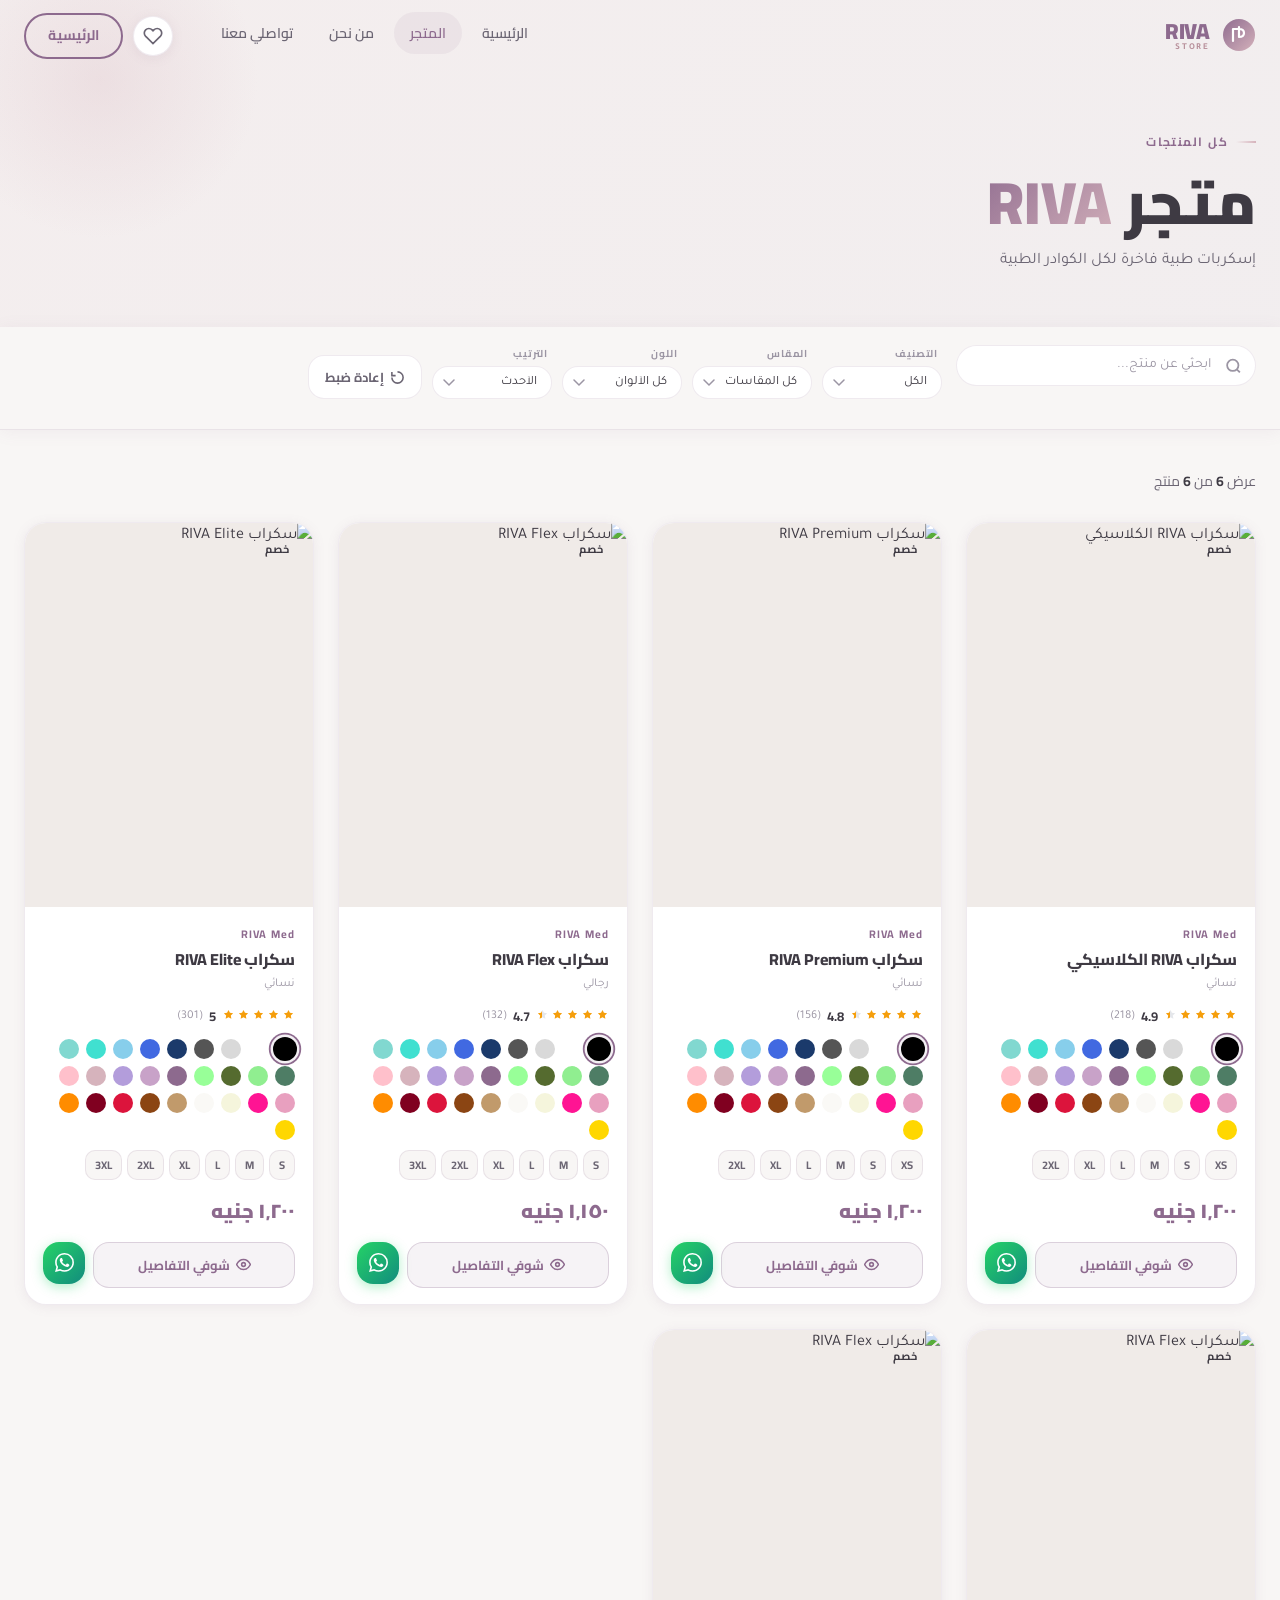
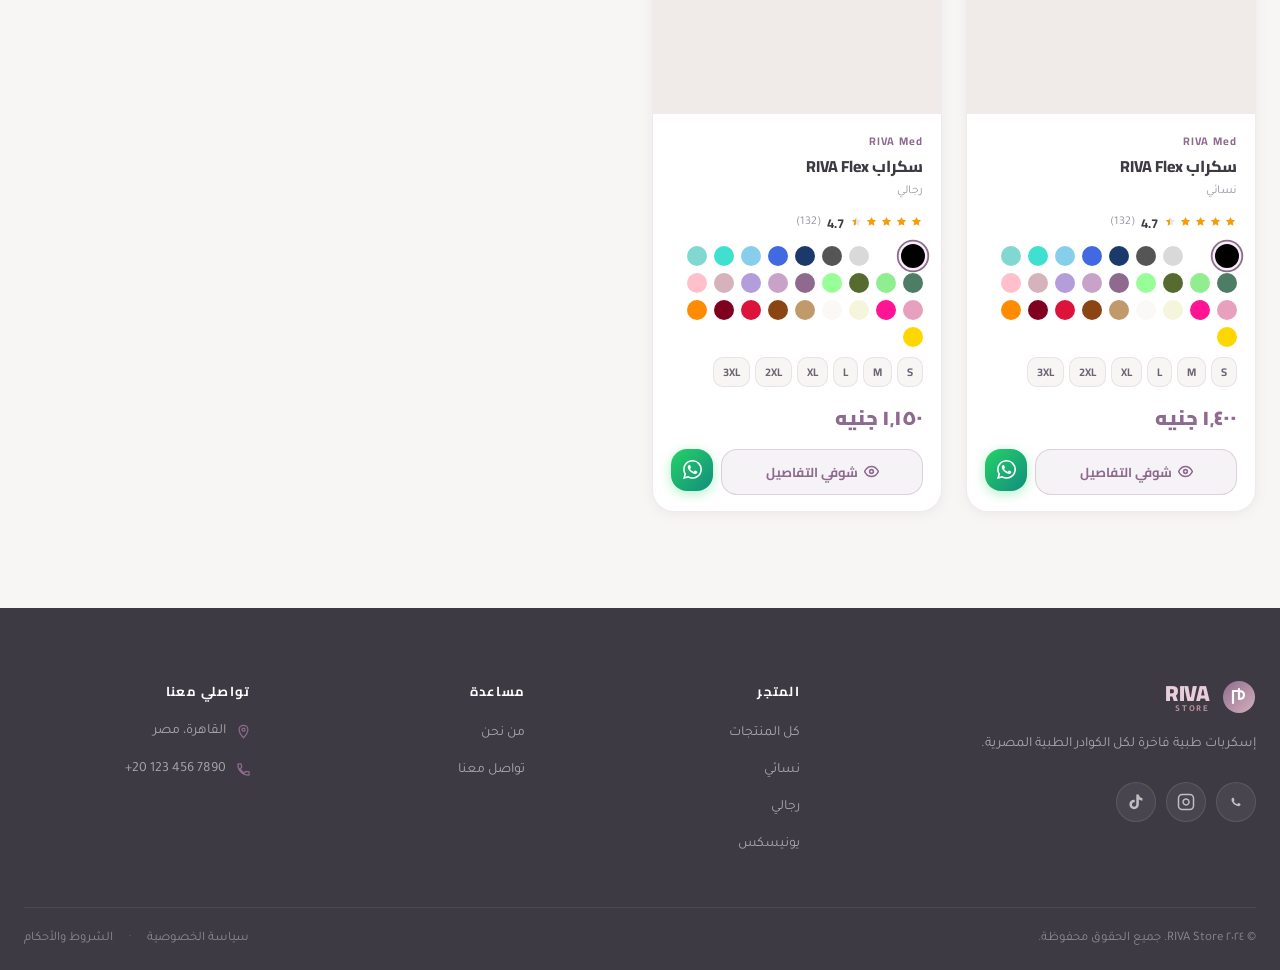
==== commit 1793d7cf: "Update shop.html" ====
--- a/shop.html
+++ b/shop.html
@@ -1,4 +1,5 @@
-<!DOCTYPE html>
+
+         <!DOCTYPE html>
 <html lang="ar" dir="rtl">
 <head>
   <meta charset="UTF-8" />
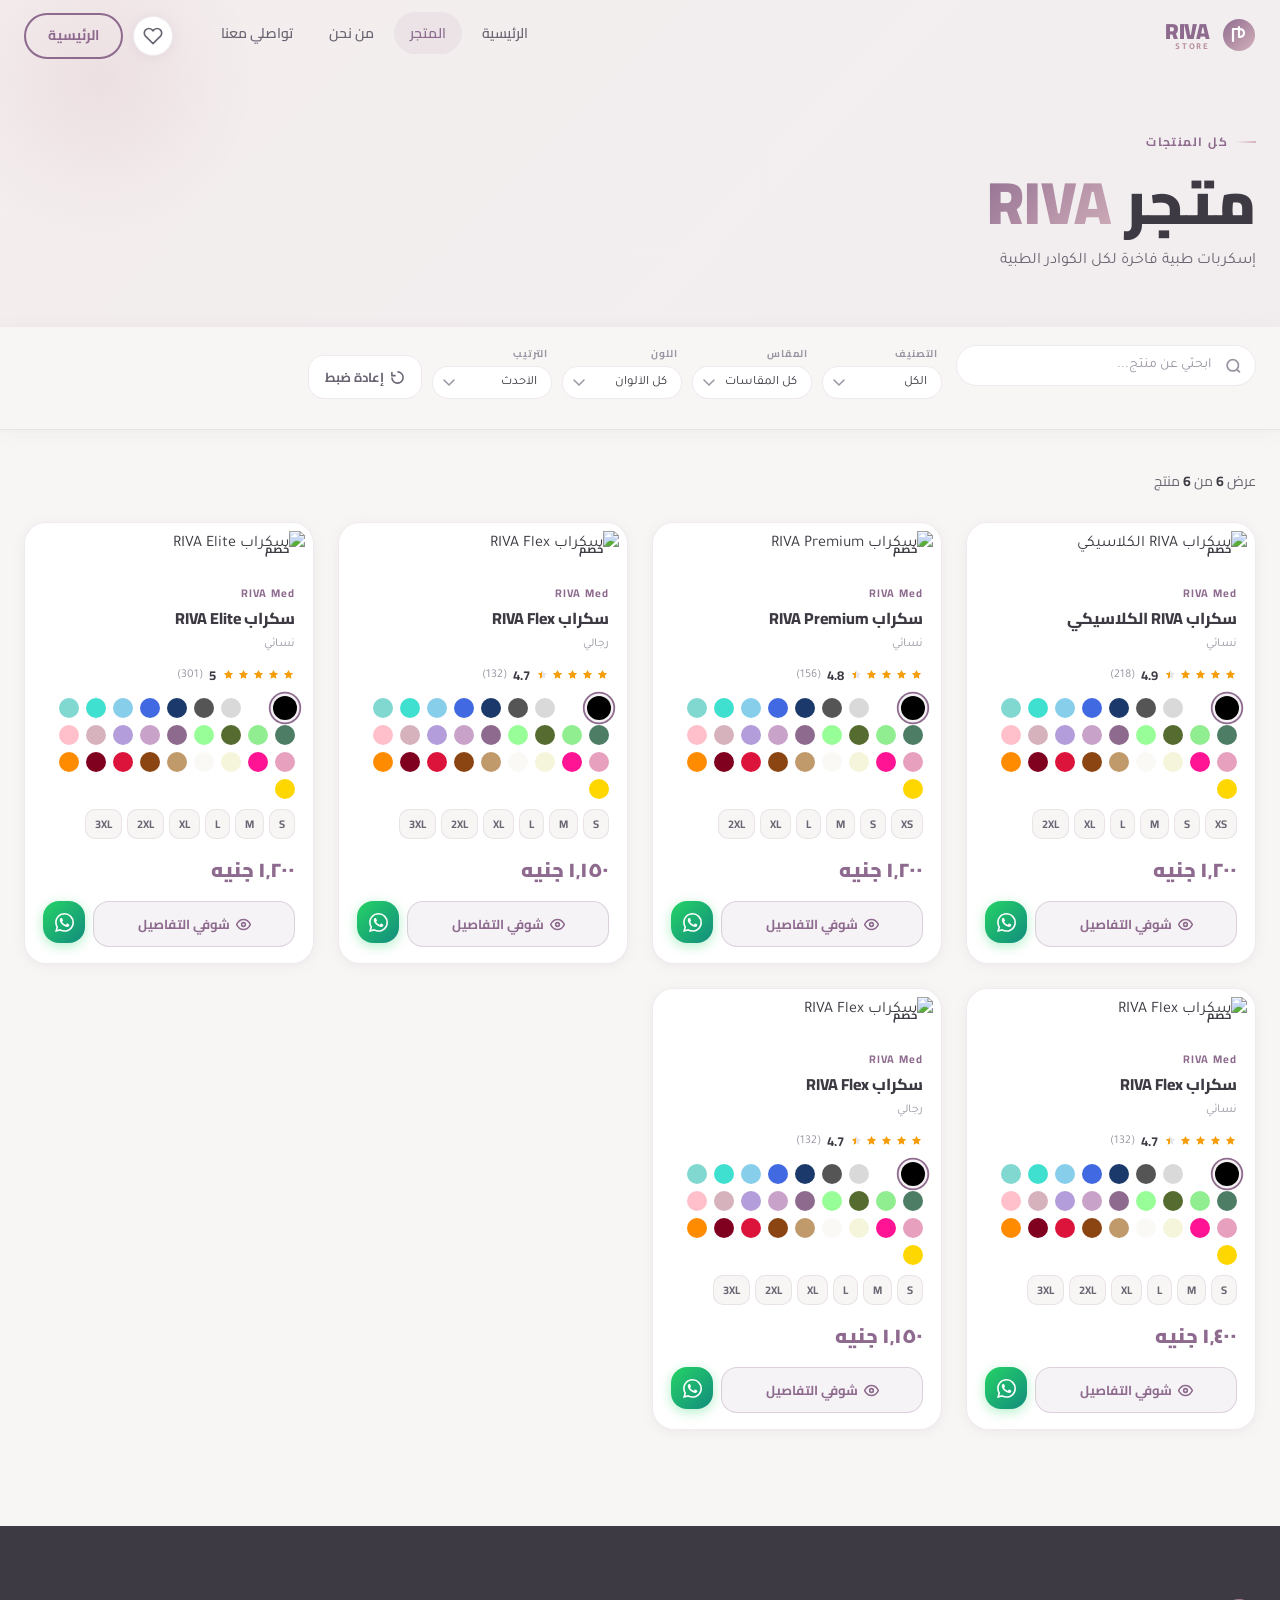
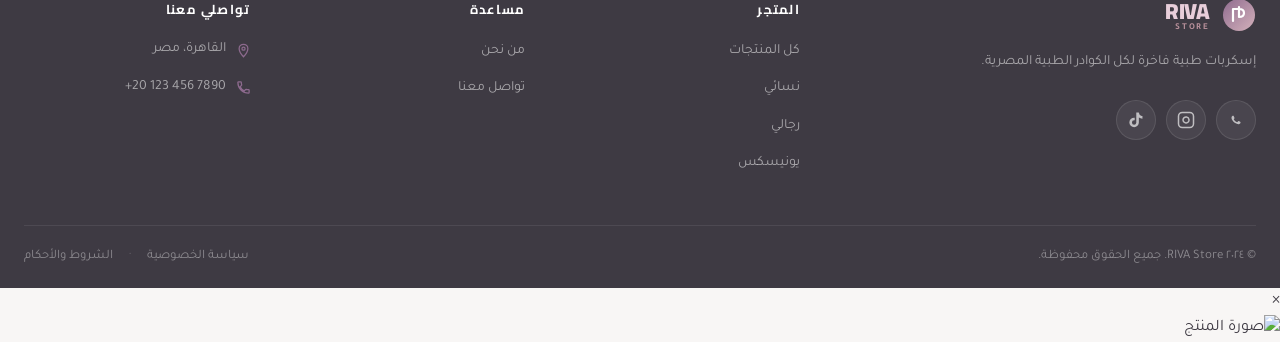
==== commit 2be5fea0: "Update shop.html" ====
--- a/shop.html
+++ b/shop.html
@@ -226,7 +226,7 @@
           <p class="footer-tagline">إسكربات طبية فاخرة لكل الكوادر الطبية المصرية.</p>
          <div class="footer-socials">
   <!-- WhatsApp -->
-  <a href="https://wa.me/201507480809" target="_blank" class="social-link whatsapp" aria-label="واتساب">
+  <a href="https://wa.me/201037138294" target="_blank" class="social-link whatsapp" aria-label="واتساب">
     <svg width="18" height="18" viewBox="0 0 24 24" fill="currentColor">
       <path d="M17.472 14.382c-.297-.149-1.758-.867-2.03-.967-.273-.099-.471-.148-.67.15-.197.297-.767.966-.94 1.164-.173.199-.347.223-.644.075-.297-.15-1.255-.463-2.39-1.475-.883-.788-1.48-1.761-1.653-2.059-.173-.297-.018-.458.13-.606.134-.133.298-.347.446-.52.149-.174.198-.298.298-.497.099-.198.05-.371-.025-.52-.075-.149-.669-1.612-.916-2.207-.242-.579-.487-.5-.669-.51-.173-.008-.371-.01-.57-.01-.198 0-.52.074-.792.372-.272.297-1.04 1.016-1.04 2.479 0 1.462 1.065 2.875 1.213 3.074.149.198 2.096 3.2 5.077 4.487.709.306 1.262.489 1.694.625.712.227 1.36.195 1.871.118.571-.085 1.758-.719 2.006-1.413.248-.694.248-1.289.173-1.413-.074-.124-.272-.198-.57-.347"/>
     </svg>
@@ -284,5 +284,11 @@
   </footer>
 
   <script type="module" src="shop.js"></script>
+
+
+      <div id="imageViewer" class="image-viewer">
+  <span class="viewer-close">&times;</span>
+  <img id="viewerImg" src="" alt="صورة المنتج">
+</div>   
 </body>
 </html>
--- a/shop.css
+++ b/shop.css
@@ -179,9 +179,14 @@
   background:var(--bg-2);
 }
 .card-img {
-  width:100%; height:100%; object-fit:cover;
-  transition:transform .6s var(--ease);
-}
+  width: 100%;
+  height: 100%;
+  object-fit: contain;
+  background: #fff;
+  padding: 8px;
+  transition: transform .6s var(--ease);
+}
+
 .product-card:hover .card-img { transform:scale(1.07); }
 
 /* Badge */
@@ -520,3 +525,80 @@
   .modal-details { padding:16px; }
   .modal-gallery { padding:14px; }
 }
+
+/* ================= MOBILE FIX ================= */
+
+@media (max-width:768px){
+
+/* الفلاتر */
+.filters-bar-wrap{
+    position:static !important;
+    top:auto;
+    padding:15px 0;
+}
+
+.filters-bar{
+    display:flex;
+    flex-direction:column;
+    gap:12px;
+}
+
+.filter-search-wrap,
+.filters-selects,
+.select-group{
+    width:100%;
+    max-width:100%;
+}
+
+.filter-select{
+    width:100%;
+}
+
+.btn-reset{
+    width:100%;
+    justify-content:center;
+}
+
+/* الكروت */
+.products-grid{
+    grid-template-columns:repeat(2,1fr);
+    gap:12px;
+}
+
+/* الصور */
+.card-img-wrap{
+    aspect-ratio:1/1;
+}
+
+.card-img{
+    width:100%;
+    height:100%;
+    object-fit:contain;
+    background:#fff;
+    padding:6px;
+}
+
+/* الأزرار */
+.card-actions{
+    grid-template-columns:1fr;
+}
+
+.btn-reserve-card{
+    width:100%;
+    height:42px;
+}
+
+/* الخطوط */
+.card-name{
+    font-size:14px;
+}
+
+.card-price{
+    font-size:16px;
+}
+
+.card-body{
+    padding:12px;
+}
+
+}
